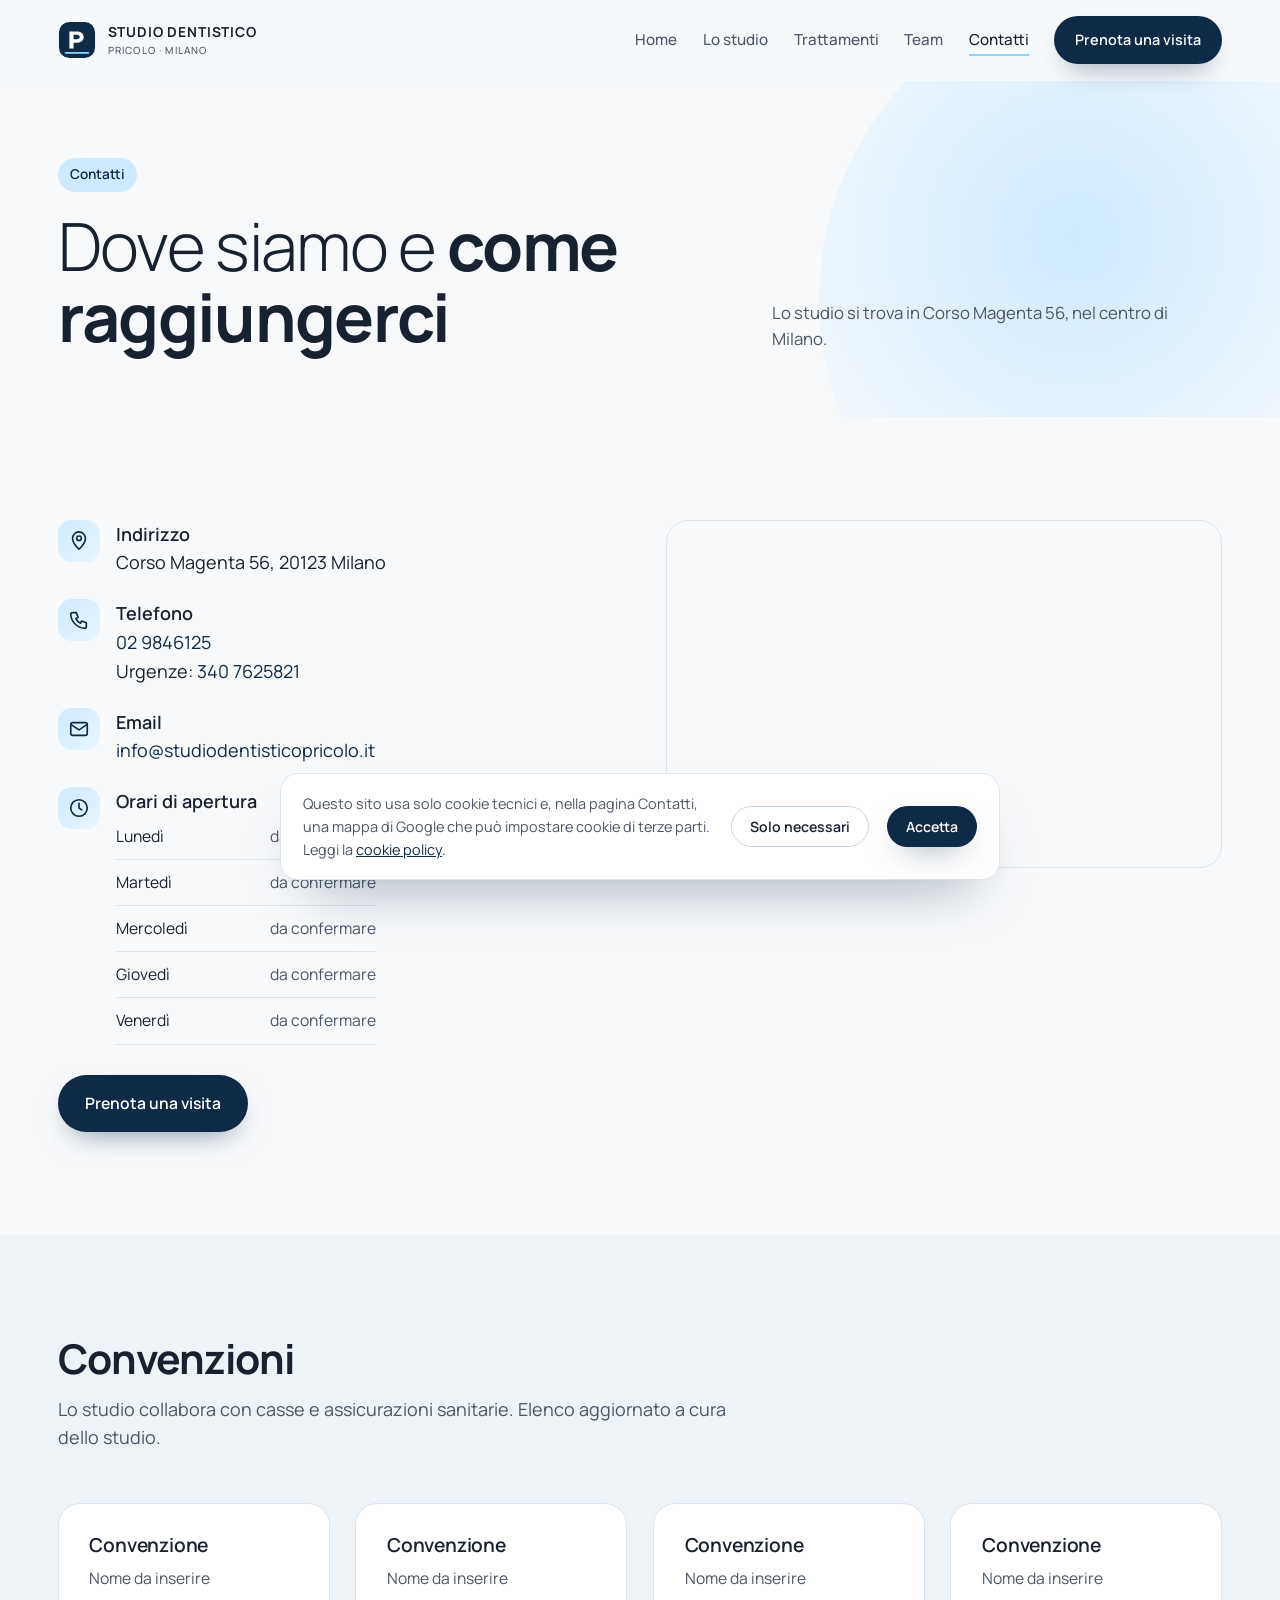
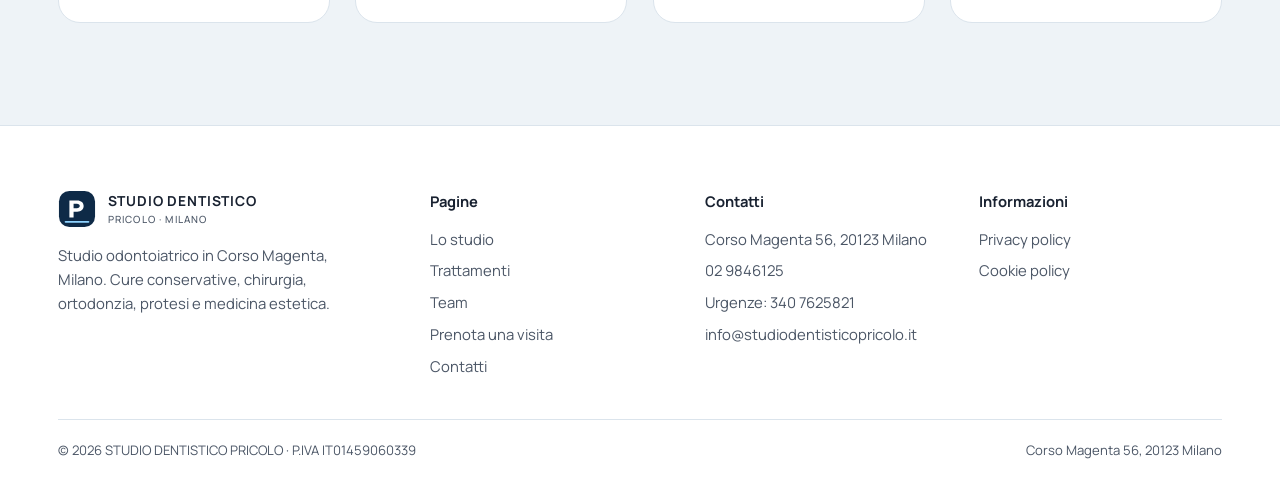
==== contatti.html @ 3f1c5a0d "Add files via upload" ====
<!DOCTYPE html>
<html lang="it">
<head>
<meta charset="UTF-8">
<meta name="viewport" content="width=device-width, initial-scale=1">
<title>Contatti · Studio Dentistico Pricolo Milano</title>
<meta name="description" content="Contatti e orari dello Studio Dentistico Pricolo, Corso Magenta 56 Milano. Tel 02 9846125.">
<link rel="icon" type="image/svg+xml" href="images/favicon.svg">
<link rel="icon" type="image/png" sizes="32x32" href="images/favicon-32.png">
<link rel="apple-touch-icon" href="images/apple-touch-icon.png">
<link rel="preconnect" href="https://fonts.googleapis.com"><link rel="preconnect" href="https://fonts.gstatic.com" crossorigin>
<link href="https://fonts.googleapis.com/css2?family=Manrope:wght@300;400;500;600;700&display=swap" rel="stylesheet">
<!-- STYLE:START -->
<style>
/* Studio Dentistico Pricolo: stile condiviso */
:root{
  --bg:#f7f9fb;--bg2:#eef3f7;--ink:#182130;--ink2:#4b5666;--line:#dbe4ec;
  --blue:#0e2a47;--sky:#8fd3ff;--sky2:#cfeaff;--white:#fff;
  --font:'Manrope',system-ui,-apple-system,'Segoe UI',Roboto,sans-serif;
  --r:22px;--rs:14px;
  --gutter:clamp(20px,4.5vw,72px);--wrap:1440px;
  --fs-h1:clamp(2.35rem,5.2vw,4.5rem);--fs-h2:clamp(1.8rem,3.2vw,2.9rem);--fs-h3:clamp(1.15rem,1.5vw,1.35rem);
  --fs:clamp(1rem,.95rem + .25vw,1.125rem);
  --sp:clamp(56px,8vw,128px);
}
*{box-sizing:border-box;margin:0;padding:0}
html{scroll-behavior:smooth;-webkit-text-size-adjust:100%}
body{font-family:var(--font);font-size:var(--fs);line-height:1.6;color:var(--ink);background:var(--bg);overflow-x:hidden}
img{max-width:100%;display:block}
a{color:inherit;text-decoration:none}
h1,h2,h3{line-height:1.08;letter-spacing:-.025em;font-weight:300}
h1{font-size:var(--fs-h1)}h2{font-size:var(--fs-h2)}h3{font-size:var(--fs-h3);font-weight:600;letter-spacing:-.01em}
h1 b,h2 b{font-weight:700}
p{max-width:62ch}
.wrap{width:min(100% - 2*var(--gutter),var(--wrap));margin-inline:auto}
.section{padding-block:var(--sp)}
.section.alt{background:var(--bg2)}
.lead{font-size:clamp(1.05rem,1.15vw,1.25rem);color:var(--ink2);margin-top:18px}
.muted{color:var(--ink2)}
.btn{display:inline-flex;align-items:center;gap:10px;padding:15px 26px;border-radius:999px;font-weight:600;font-size:.98rem;border:1.5px solid transparent;transition:transform .25s ease,background .25s ease,box-shadow .25s ease;cursor:pointer;font-family:inherit}
.btn:hover{transform:translateY(-2px)}
.btn.primary{background:var(--blue);color:#fff;box-shadow:0 12px 30px -14px rgba(14,42,71,.6)}
.btn.primary:hover{background:#153a5f}
.btn.ghost{border-color:#c6d4e0;color:var(--ink);background:transparent}
.btn.ghost:hover{background:#fff}
.btn.light{background:#fff;color:var(--blue)}
:focus-visible{outline:2px solid var(--sky);outline-offset:3px;border-radius:6px}
::selection{background:var(--sky2)}

/* Header */
.header{position:sticky;top:0;z-index:50;backdrop-filter:blur(14px);-webkit-backdrop-filter:blur(14px);background:rgba(247,249,251,.78);border-bottom:1px solid transparent;transition:border-color .3s}
.header.scrolled{border-bottom-color:var(--line)}
.header .wrap{display:flex;align-items:center;justify-content:space-between;min-height:80px;gap:24px}
.logo{display:flex;align-items:center;gap:12px;font-weight:700;letter-spacing:.06em;font-size:.86rem;text-transform:uppercase;white-space:nowrap}
.logo svg{width:38px;height:38px;flex:none}
.logo small{display:block;font-weight:500;letter-spacing:.12em;font-size:.62rem;color:var(--ink2)}
.nav{display:flex;align-items:center;gap:clamp(16px,2vw,34px);list-style:none;font-size:.95rem;font-weight:500}
.nav a{position:relative;padding:6px 0;color:var(--ink2);transition:color .2s}
.nav a::after{content:"";position:absolute;left:0;right:0;bottom:0;height:2px;background:var(--sky);transform:scaleX(0);transform-origin:left;transition:transform .3s}
.nav a:hover,.nav a.active{color:var(--ink)}
.nav a.active::after,.nav a:hover::after{transform:scaleX(1)}
.nav .btn{padding:11px 20px;font-size:.9rem}
.burger{display:none;width:44px;height:44px;border:0;background:transparent;cursor:pointer;flex-direction:column;justify-content:center;gap:6px;align-items:center}
.burger span{width:24px;height:2px;background:var(--ink);transition:.3s;display:block}
@media(max-width:960px){
  .burger{display:flex}
  .nav{position:fixed;inset:80px 0 0 0;background:var(--bg);flex-direction:column;align-items:flex-start;padding:28px var(--gutter);gap:22px;font-size:1.25rem;transform:translateX(100%);transition:transform .35s ease;overflow:auto}
  .nav.open{transform:none}
  .nav .btn{margin-top:10px;font-size:1rem}
  body.menu-open{overflow:hidden}
  .burger.open span:nth-child(1){transform:translateY(8px) rotate(45deg)}
  .burger.open span:nth-child(2){opacity:0}
  .burger.open span:nth-child(3){transform:translateY(-8px) rotate(-45deg)}
}

/* Hero */
.hero{position:relative;overflow:hidden;padding-block:clamp(48px,7vw,110px) clamp(56px,7vw,110px)}
.hero .wrap{display:grid;grid-template-columns:minmax(0,1.05fr) minmax(0,.95fr);gap:clamp(32px,5vw,80px);align-items:center;position:relative;z-index:1}
.hero .sub{margin-top:22px;font-size:clamp(1.05rem,1.2vw,1.25rem);color:var(--ink2);max-width:46ch}
.hero .btns{margin-top:32px;display:flex;gap:12px;flex-wrap:wrap}
.hero .pic{position:relative;aspect-ratio:1/1;max-height:600px}
.hero .pic img{position:absolute;object-fit:cover;border-radius:var(--r)}
.hero .p1{width:62%;height:100%;right:0;top:0}
.hero .p2{width:44%;height:58%;left:0;bottom:-4%;box-shadow:0 30px 50px -25px rgba(14,42,71,.45);border:6px solid var(--bg)}
.glow{position:absolute;width:min(60vw,640px);aspect-ratio:1;border-radius:50%;pointer-events:none;background:radial-gradient(circle at 40% 40%,var(--sky2) 0%,rgba(207,234,255,0) 65%);animation:drift 11s ease-in-out infinite alternate;z-index:0}
.glow.a{right:-14%;top:-30%}.glow.b{left:-20%;bottom:-40%;animation-delay:-5s;opacity:.7}
@keyframes drift{to{transform:translate(-6%,8%) scale(1.1)}}
.beam{position:absolute;height:2px;width:55%;left:40%;top:38px;background:linear-gradient(90deg,transparent,var(--sky) 40%,#fff 60%,transparent);z-index:0}
.beam.v{width:2px;height:60%;top:20%;left:auto;right:var(--gutter);background:linear-gradient(180deg,transparent,var(--sky),transparent)}
.strip{border-top:1px solid var(--line);display:grid;grid-template-columns:repeat(auto-fit,minmax(200px,1fr));gap:0}
.strip>div{padding:22px 24px 22px 0;margin-right:24px;border-right:1px solid var(--line);font-size:.92rem;color:var(--ink2)}
.strip>div:last-child{border:0}
.strip em{display:block;font-style:normal;color:var(--ink);font-weight:600;font-size:1.02rem}
@media(max-width:820px){.beam{display:none}.hero .wrap{grid-template-columns:1fr}.hero .pic{aspect-ratio:4/3;max-height:420px}.strip>div{border:0;margin:0;padding:12px 0}}
@media(prefers-reduced-motion:reduce){.glow{animation:none}.reveal{opacity:1;transform:none}}

/* Page hero (pagine interne) */
.page-hero{position:relative;overflow:hidden;padding-block:clamp(48px,6vw,96px) clamp(40px,5vw,72px)}
.page-hero .wrap{position:relative;z-index:1;display:grid;grid-template-columns:minmax(0,1.2fr) minmax(0,.8fr);gap:40px;align-items:end}
.page-hero .kicker{display:inline-block;font-size:.85rem;font-weight:600;color:var(--blue);background:var(--sky2);padding:6px 12px;border-radius:999px;margin-bottom:18px}
@media(max-width:820px){.page-hero .wrap{grid-template-columns:1fr}}

/* Griglie e card */
.grid{display:grid;gap:clamp(16px,2vw,28px)}
.g2{grid-template-columns:repeat(auto-fit,minmax(min(100%,320px),1fr))}
.g3{grid-template-columns:repeat(auto-fit,minmax(min(100%,280px),1fr))}
.g4{grid-template-columns:repeat(auto-fit,minmax(min(100%,230px),1fr))}
.card{background:#fff;border:1px solid var(--line);border-radius:var(--r);padding:clamp(22px,2.4vw,34px);transition:transform .3s,box-shadow .3s,border-color .3s}
.card:hover{transform:translateY(-4px);box-shadow:0 30px 50px -30px rgba(14,42,71,.35);border-color:#c8d9e8}
.card h3{margin-bottom:10px}
.card p{font-size:.98rem;color:var(--ink2)}
.icon{width:46px;height:46px;border-radius:14px;background:linear-gradient(135deg,var(--sky2),#e8f5ff);display:grid;place-items:center;margin-bottom:18px;color:var(--blue)}
.icon svg{width:22px;height:22px}
.split{display:grid;grid-template-columns:repeat(auto-fit,minmax(min(100%,380px),1fr));gap:clamp(28px,4vw,72px);align-items:center}
.split img{border-radius:var(--r);width:100%;height:100%;object-fit:cover;aspect-ratio:4/5;max-height:640px}
.split .stack{display:grid;grid-template-columns:1fr 1fr;gap:16px}
.split .stack img{aspect-ratio:3/4}
.split .stack img:nth-child(2){margin-top:40px}
.head{margin-bottom:clamp(28px,4vw,52px);max-width:760px}
.head p{margin-top:14px;color:var(--ink2)}
.list{list-style:none;display:grid;gap:12px;margin-top:22px}
.list li{display:flex;gap:12px;align-items:flex-start;color:var(--ink2)}
.list li::before{content:"";width:8px;height:8px;border-radius:50%;background:var(--sky);flex:none;margin-top:.55em}

/* Trattamenti */
.tlist{display:grid;grid-template-columns:repeat(auto-fit,minmax(min(100%,300px),1fr));gap:16px}
.treat{background:#fff;border:1px solid var(--line);border-radius:var(--rs);padding:22px 24px;display:flex;gap:16px;align-items:flex-start;transition:border-color .3s,transform .3s}
.treat:hover{border-color:var(--sky);transform:translateY(-3px)}
.treat .n{font-weight:700;color:var(--blue);font-size:.85rem;background:var(--sky2);border-radius:8px;padding:4px 8px;flex:none;line-height:1.3}
.treat p{font-size:.92rem;color:var(--ink2);margin-top:4px}

/* Team */
.member{text-align:left}
.member .ph{aspect-ratio:4/5;border-radius:var(--r);overflow:hidden;background:linear-gradient(160deg,#e6eef5,#f7f9fb);margin-bottom:16px}
.member .ph img,.member .ph svg{width:100%;height:100%;object-fit:cover}
.member h3{font-size:1.15rem}
.member p{color:var(--ink2);font-size:.95rem}

/* Form */
.form{display:grid;grid-template-columns:1fr 1fr;gap:18px;background:#fff;border:1px solid var(--line);border-radius:var(--r);padding:clamp(22px,3vw,40px)}
.form .full{grid-column:1/-1}
.form label{display:block;font-size:.88rem;font-weight:600;margin-bottom:8px}
.form input,.form select,.form textarea{width:100%;font:inherit;padding:14px 16px;border:1.5px solid var(--line);border-radius:12px;background:#fbfcfd;color:var(--ink);transition:border-color .2s,box-shadow .2s}
.form input:focus,.form select:focus,.form textarea:focus{border-color:var(--sky);box-shadow:0 0 0 4px rgba(143,211,255,.25);outline:0}
.form textarea{min-height:140px;resize:vertical}
.form .hint{font-size:.85rem;color:var(--ink2);margin-top:8px}
.form .check{display:flex;gap:10px;align-items:flex-start;font-size:.88rem;color:var(--ink2)}
.form .check input{width:auto;margin-top:4px}
.form .msg{grid-column:1/-1;font-size:.92rem;padding:12px 16px;border-radius:12px;display:none}
.form .msg.ok{display:block;background:#e8f7ee;color:#1f6b3a}
.form .msg.err{display:block;background:#fdecec;color:#9b2222}
.hp{position:absolute;left:-9999px;opacity:0;height:0;width:0}
@media(max-width:640px){.form{grid-template-columns:1fr}}

/* Contatti */
.info{display:grid;gap:22px}
.info .row{display:flex;gap:16px;align-items:flex-start}
.info .row .icon{margin:0;width:42px;height:42px;flex:none}
.info strong{display:block;font-weight:600}
.info a{color:var(--blue)}
.map{border-radius:var(--r);overflow:hidden;border:1px solid var(--line);aspect-ratio:16/10;min-height:320px}
.map iframe{width:100%;height:100%;border:0}
.hours{list-style:none;display:grid;gap:10px}
.hours li{display:flex;justify-content:space-between;border-bottom:1px solid var(--line);padding-bottom:10px;font-size:.98rem}
.hours span:last-child{color:var(--ink2)}

/* CTA */
.cta{position:relative;overflow:hidden;background:var(--blue);color:#fff;border-radius:calc(var(--r) + 8px);padding:clamp(40px,5vw,72px);display:grid;grid-template-columns:1fr auto;gap:32px;align-items:center}
.cta h2{font-weight:300}.cta h2 b{font-weight:700}
.cta p{color:#c8daea;margin-top:12px}
.cta .glow{opacity:.35}
.cta>*{position:relative;z-index:1}
@media(max-width:720px){.cta{grid-template-columns:1fr}}

/* Footer */
.footer{border-top:1px solid var(--line);padding-block:clamp(40px,5vw,72px) 32px;background:#fff}
.footer .cols{display:grid;grid-template-columns:1.4fr 1fr 1fr 1fr;gap:32px}
.footer h4{font-size:.92rem;font-weight:700;margin-bottom:14px}
.footer ul{list-style:none;display:grid;gap:8px;font-size:.93rem;color:var(--ink2)}
.footer a:hover{color:var(--ink)}
.footer .legal{margin-top:40px;padding-top:20px;border-top:1px solid var(--line);display:flex;justify-content:space-between;gap:16px;flex-wrap:wrap;font-size:.82rem;color:var(--ink2)}
@media(max-width:900px){.footer .cols{grid-template-columns:1fr 1fr}}
@media(max-width:520px){.footer .cols{grid-template-columns:1fr}}

/* Cookie banner */
.cookie{position:fixed;left:50%;bottom:20px;transform:translate(-50%,140%);width:min(92vw,720px);background:#fff;border:1px solid var(--line);border-radius:18px;padding:18px 22px;box-shadow:0 30px 60px -30px rgba(14,42,71,.45);z-index:90;display:flex;gap:18px;align-items:center;flex-wrap:wrap;transition:transform .5s cubic-bezier(.2,.8,.2,1);font-size:.9rem;color:var(--ink2)}
.cookie.show{transform:translate(-50%,0)}
.cookie p{flex:1 1 300px;max-width:none}
.cookie a{color:var(--blue);text-decoration:underline}
.cookie .btn{padding:10px 18px;font-size:.88rem}

/* Legali */
.legal-body{max-width:780px}
.legal-body h2{font-size:1.5rem;font-weight:600;margin:38px 0 12px;letter-spacing:-.01em}
.legal-body p,.legal-body li{color:var(--ink2);margin-bottom:12px}
.legal-body ul{padding-left:20px}

/* Reveal */
.reveal{opacity:0;transform:translateY(22px);transition:opacity .7s ease,transform .7s ease}
.reveal.in{opacity:1;transform:none}
.reveal.d1{transition-delay:.1s}.reveal.d2{transition-delay:.2s}.reveal.d3{transition-delay:.3s}
.note{font-size:.85rem;color:#8a5a00;background:#fff6e0;border:1px dashed #f0d28a;border-radius:10px;padding:8px 12px;display:inline-block}

</style>
<!-- STYLE:END -->
</head>
<body>
<header class="header"><div class="wrap">
<a class="logo" href="index.html" aria-label="Studio Dentistico Pricolo"><svg viewBox="0 0 40 40" fill="none" xmlns="http://www.w3.org/2000/svg" aria-hidden="true"><rect x="1" y="1" width="38" height="38" rx="11" fill="#0e2a47"/><path d="M12 29V11h8.2c4.2 0 6.8 2.4 6.8 5.9s-2.6 5.9-6.8 5.9H16.4V29H12zm4.4-9.8h3.5c1.9 0 3-1 3-2.3s-1.1-2.3-3-2.3h-3.5v4.6z" fill="#fff"/><path d="M8 33.5h24" stroke="#8fd3ff" stroke-width="2" stroke-linecap="round"/></svg><span>Studio Dentistico<small>Pricolo · Milano</small></span></a>
<button class="burger" aria-label="Apri menu" aria-expanded="false"><span></span><span></span><span></span></button>
<ul class="nav"><li><a href="index.html">Home</a></li><li><a href="studio.html">Lo studio</a></li><li><a href="trattamenti.html">Trattamenti</a></li><li><a href="team.html">Team</a></li><li><a href="contatti.html">Contatti</a></li><li><a class="btn primary" href="prenota.html">Prenota una visita</a></li></ul>
</div></header>
<main>

<section class="page-hero"><div class="glow a"></div><div class="wrap">
<div><span class="kicker">Contatti</span><h1>Dove siamo e <b>come raggiungerci</b></h1></div>
<p class="lead">Lo studio si trova in Corso Magenta 56, nel centro di Milano.</p>
</div></section>
<section class="section"><div class="wrap"><div class="split" style="align-items:start">
<div class="info reveal">
<div class="row"><div class="icon"><svg viewBox="0 0 24 24" fill="none" stroke="currentColor" stroke-width="1.8" stroke-linecap="round" stroke-linejoin="round"><path d="M12 21s7-6.5 7-12a7 7 0 0 0-14 0c0 5.5 7 12 7 12z"/><circle cx="12" cy="9" r="2.5"/></svg></div><div><strong>Indirizzo</strong>Corso Magenta 56, 20123 Milano</div></div>
<div class="row"><div class="icon"><svg viewBox="0 0 24 24" fill="none" stroke="currentColor" stroke-width="1.8" stroke-linecap="round" stroke-linejoin="round"><path d="M5 4h4l2 5-2.5 1.5a11 11 0 0 0 5 5L15 13l5 2v4a2 2 0 0 1-2 2A16 16 0 0 1 3 6a2 2 0 0 1 2-2z"/></svg></div><div><strong>Telefono</strong><a href="tel:+3929846125">02 9846125</a><br>Urgenze: <a href="tel:+393407625821">340 7625821</a></div></div>
<div class="row"><div class="icon"><svg viewBox="0 0 24 24" fill="none" stroke="currentColor" stroke-width="1.8" stroke-linecap="round" stroke-linejoin="round"><rect x="3" y="5" width="18" height="14" rx="2"/><path d="M3 7l9 6 9-6"/></svg></div><div><strong>Email</strong><a data-email href="#"></a></div></div>
<div class="row"><div class="icon"><svg viewBox="0 0 24 24" fill="none" stroke="currentColor" stroke-width="1.8" stroke-linecap="round" stroke-linejoin="round"><circle cx="12" cy="12" r="9"/><path d="M12 7v5l3 2"/></svg></div><div><strong>Orari di apertura</strong>
<ul class="hours" style="margin-top:8px;min-width:260px"><li><span>Lunedì</span><span>da confermare</span></li><li><span>Martedì</span><span>da confermare</span></li><li><span>Mercoledì</span><span>da confermare</span></li><li><span>Giovedì</span><span>da confermare</span></li><li><span>Venerdì</span><span>da confermare</span></li></ul></div></div>
<a class="btn primary" href="prenota.html" style="margin-top:8px;justify-self:start">Prenota una visita</a>
</div>
<div class="map reveal d1"><iframe title="Mappa dello studio" loading="lazy" referrerpolicy="no-referrer-when-downgrade" src="https://www.google.com/maps/embed?pb=!1m18!1m12!1m3!1d2798.1944471800325!2d9.17107021555751!3d45.46588677910097!2m3!1f0!2f0!3f0!3m2!1i1024!2i768!4f13.1!3m3!1m2!1s0x4786c15085e9ca27%3A0x762a9b3f9b4464d4!2sCorso%20Magenta%2C%2056%2C%2020123%20Milano%20MI!5e0!3m2!1sit!2sit!4v1617812597733!5m2!1sit!2sit"></iframe></div>
</div></div></section>
<section class="section alt"><div class="wrap">
<div class="head reveal"><h2><b>Convenzioni</b></h2><p>Lo studio collabora con casse e assicurazioni sanitarie. Elenco aggiornato a cura dello studio.</p></div>
<div class="grid g4"><div class="card reveal"><h3>Convenzione</h3><p>Nome da inserire</p></div><div class="card reveal d1"><h3>Convenzione</h3><p>Nome da inserire</p></div><div class="card reveal d2"><h3>Convenzione</h3><p>Nome da inserire</p></div><div class="card reveal d3"><h3>Convenzione</h3><p>Nome da inserire</p></div></div>
</div></section>
</main>
<footer class="footer"><div class="wrap">
<div class="cols">
<div><a class="logo" href="index.html"><svg viewBox="0 0 40 40" fill="none" xmlns="http://www.w3.org/2000/svg" aria-hidden="true"><rect x="1" y="1" width="38" height="38" rx="11" fill="#0e2a47"/><path d="M12 29V11h8.2c4.2 0 6.8 2.4 6.8 5.9s-2.6 5.9-6.8 5.9H16.4V29H12zm4.4-9.8h3.5c1.9 0 3-1 3-2.3s-1.1-2.3-3-2.3h-3.5v4.6z" fill="#fff"/><path d="M8 33.5h24" stroke="#8fd3ff" stroke-width="2" stroke-linecap="round"/></svg><span>Studio Dentistico<small>Pricolo · Milano</small></span></a>
<p class="muted" style="margin-top:16px;font-size:.93rem;max-width:34ch">Studio odontoiatrico in Corso Magenta, Milano. Cure conservative, chirurgia, ortodonzia, protesi e medicina estetica.</p></div>
<div><h4>Pagine</h4><ul><li><a href="studio.html">Lo studio</a></li><li><a href="trattamenti.html">Trattamenti</a></li><li><a href="team.html">Team</a></li><li><a href="prenota.html">Prenota una visita</a></li><li><a href="contatti.html">Contatti</a></li></ul></div>
<div><h4>Contatti</h4><ul><li>Corso Magenta 56, 20123 Milano</li><li><a href="tel:+3929846125">02 9846125</a></li><li>Urgenze: <a href="tel:+393407625821">340 7625821</a></li><li><a data-email href="#"></a></li></ul></div>
<div><h4>Informazioni</h4><ul><li><a href="privacy.html">Privacy policy</a></li><li><a href="cookie-policy.html">Cookie policy</a></li></ul></div>
</div>
<div class="legal"><span>© <span data-year></span> STUDIO DENTISTICO PRICOLO · P.IVA IT01459060339</span><span>Corso Magenta 56, 20123 Milano</span></div>
</div></footer>
<div class="cookie" role="dialog" aria-live="polite"><p>Questo sito usa solo cookie tecnici e, nella pagina Contatti, una mappa di Google che può impostare cookie di terze parti. Leggi la <a href="cookie-policy.html">cookie policy</a>.</p><button class="btn ghost" data-consent="essential">Solo necessari</button><button class="btn primary" data-consent="all">Accetta</button></div>
<!-- SCRIPT:START -->
<script>
/* Studio Dentistico Pricolo: script condiviso */
(function(){
  // Header e menu mobile
  var header=document.querySelector('.header');
  var burger=document.querySelector('.burger');
  var nav=document.querySelector('.nav');
  function onScroll(){ if(header) header.classList.toggle('scrolled',window.scrollY>10); }
  window.addEventListener('scroll',onScroll,{passive:true}); onScroll();
  if(burger&&nav){
    burger.addEventListener('click',function(){
      var open=nav.classList.toggle('open');
      burger.classList.toggle('open',open);
      document.body.classList.toggle('menu-open',open);
      burger.setAttribute('aria-expanded',open?'true':'false');
    });
  }
  // Voce di menu attiva
  var here=location.pathname.split('/').pop()||'index.html';
  document.querySelectorAll('.nav a').forEach(function(a){
    var href=a.getAttribute('href');
    if(href===here||(here==='index.html'&&href==='index.html')) a.classList.add('active');
  });

  // Reveal allo scroll
  var els=document.querySelectorAll('.reveal');
  if('IntersectionObserver' in window){
    var io=new IntersectionObserver(function(entries){
      entries.forEach(function(e){ if(e.isIntersecting){ e.target.classList.add('in'); io.unobserve(e.target);} });
    },{threshold:.12});
    els.forEach(function(el){ io.observe(el); });
  } else { els.forEach(function(el){ el.classList.add('in'); }); }

  // Email composta lato client (anti spam)
  var user='info', domain='studiodentisticopricolo.it';
  var email=user+'@'+domain;
  document.querySelectorAll('[data-email]').forEach(function(el){
    el.textContent=email;
    if(el.tagName==='A') el.setAttribute('href','mailto:'+email);
  });

  // Modulo FormSubmit
  var form=document.querySelector('form[data-formsubmit]');
  if(form){
    form.setAttribute('action','https://formsubmit.co/'+email);
    var msg=form.querySelector('.msg');
    form.addEventListener('submit',function(ev){
      var hp=form.querySelector('input[name="_honey"]');
      if(hp&&hp.value){ ev.preventDefault(); return; }
      var priv=form.querySelector('input[name="privacy"]');
      if(priv&&!priv.checked){
        ev.preventDefault();
        if(msg){ msg.className='msg err'; msg.textContent='Per inviare la richiesta serve il consenso al trattamento dei dati.'; }
        return;
      }
      var next=form.querySelector('input[name="_next"]');
      if(next){
        var base=location.href.replace(/[^\/]*$/,'');
        next.value=base+'grazie.html';
      }
    });
  }

  // Cookie banner
  var KEY='sdp_cookie_consent';
  var banner=document.querySelector('.cookie');
  if(banner){
    var seen=null;
    try{ seen=localStorage.getItem(KEY); }catch(e){}
    if(!seen){ setTimeout(function(){ banner.classList.add('show'); },800); }
    banner.querySelectorAll('[data-consent]').forEach(function(b){
      b.addEventListener('click',function(){
        try{ localStorage.setItem(KEY,b.getAttribute('data-consent')); }catch(e){}
        banner.classList.remove('show');
      });
    });
  }

  // Anno nel footer
  document.querySelectorAll('[data-year]').forEach(function(el){ el.textContent=new Date().getFullYear(); });
})();

</script>
<!-- SCRIPT:END -->
</body>
</html>
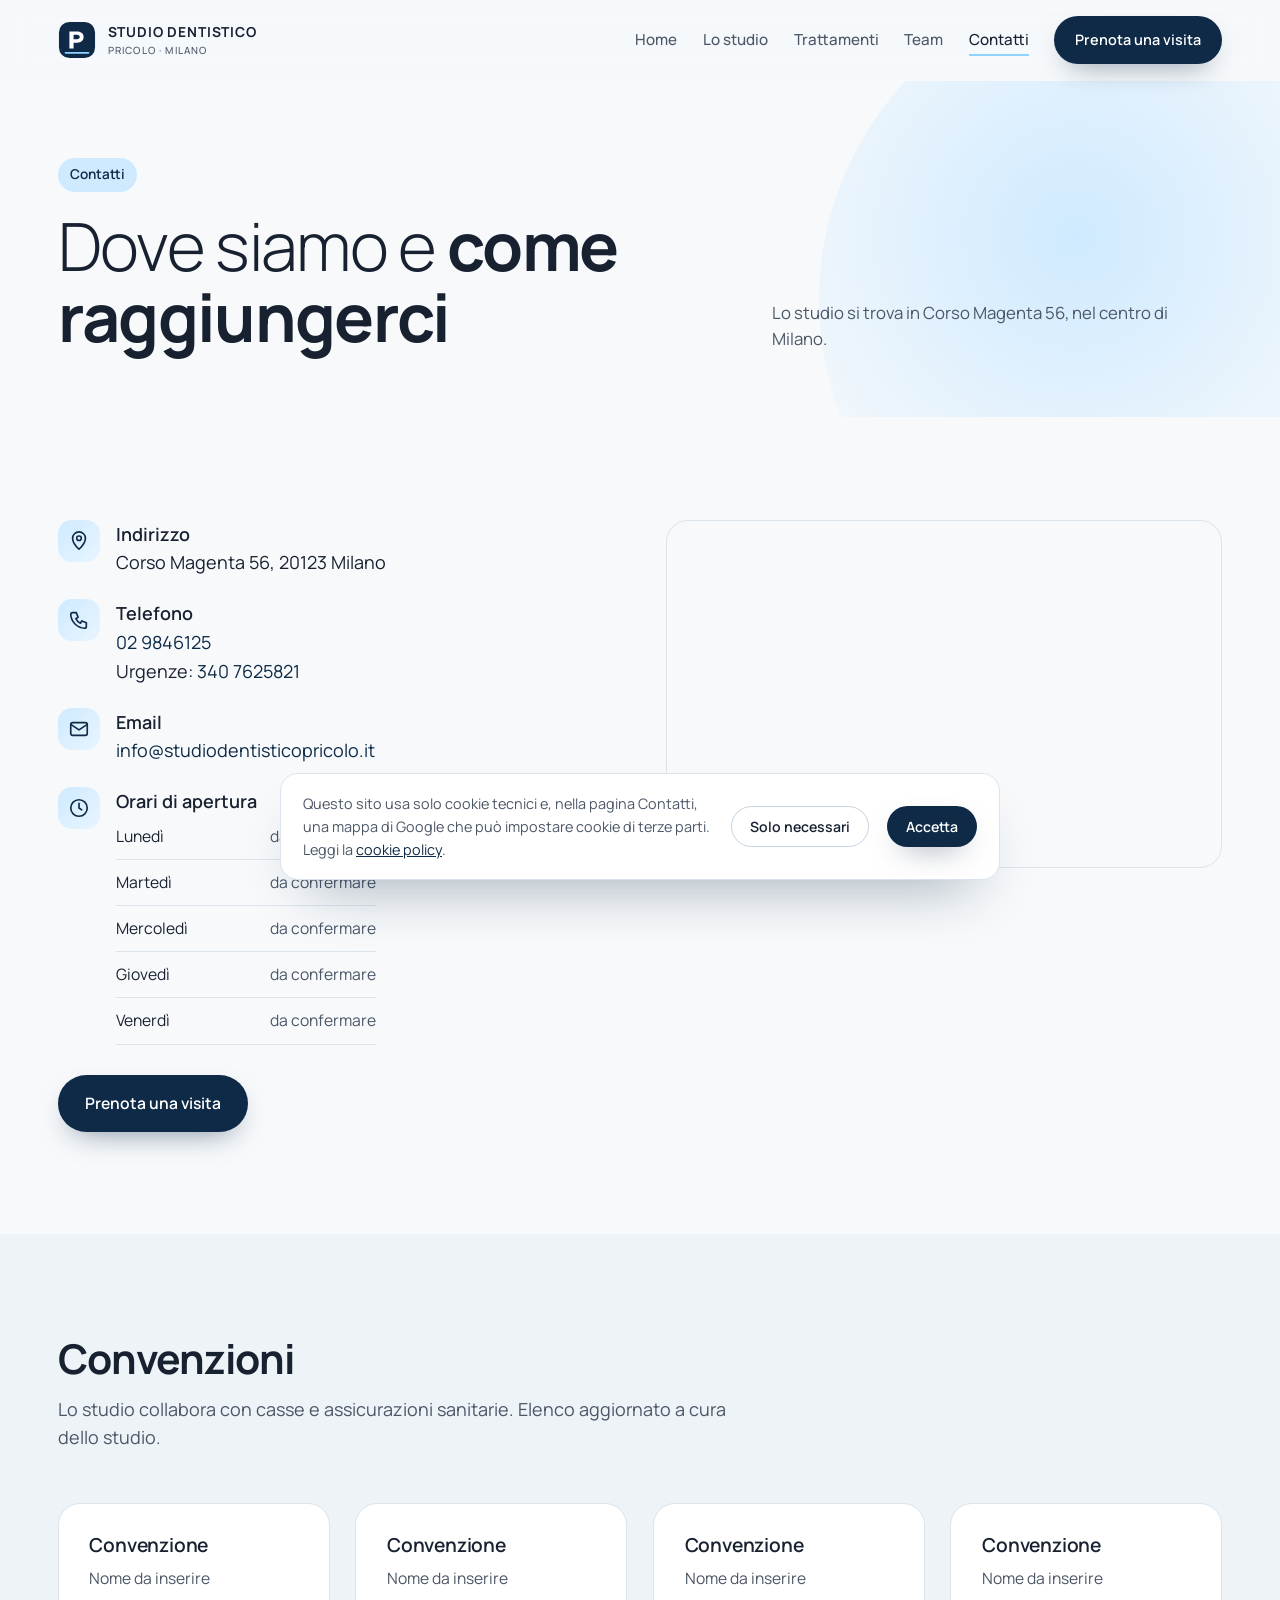
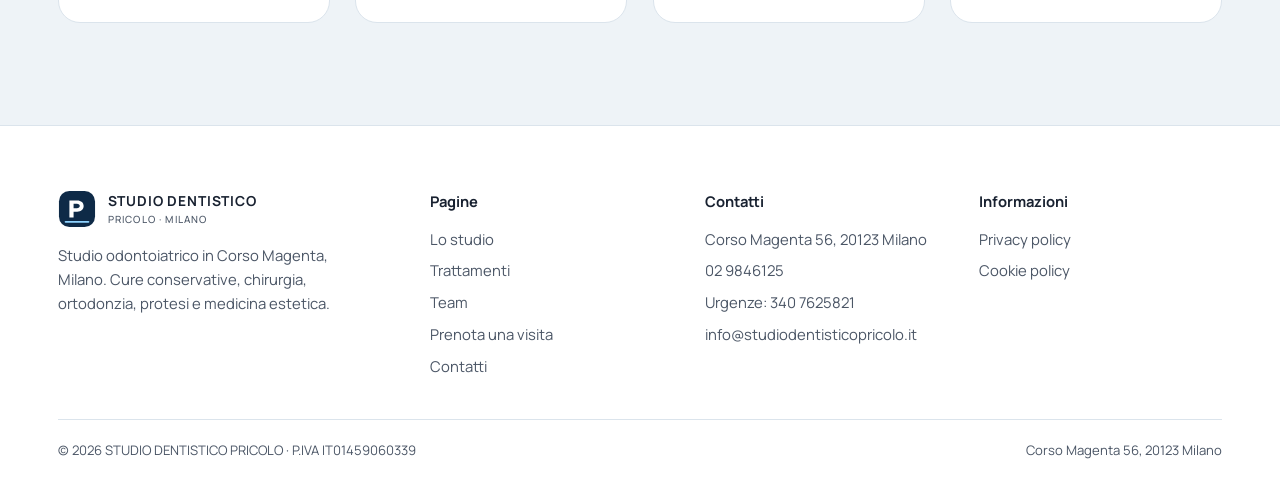
==== commit 259770aa: "Add files via upload" ====
--- a/contatti.html
+++ b/contatti.html
@@ -48,7 +48,8 @@
 ::selection{background:var(--sky2)}
 
 /* Header */
-.header{position:sticky;top:0;z-index:50;backdrop-filter:blur(14px);-webkit-backdrop-filter:blur(14px);background:rgba(247,249,251,.78);border-bottom:1px solid transparent;transition:border-color .3s}
+.header{position:sticky;top:0;z-index:50;border-bottom:1px solid transparent;transition:border-color .3s}
+.header::before{content:"";position:absolute;inset:0;z-index:-1;background:rgba(247,249,251,.78);backdrop-filter:blur(14px);-webkit-backdrop-filter:blur(14px)}
 .header.scrolled{border-bottom-color:var(--line)}
 .header .wrap{display:flex;align-items:center;justify-content:space-between;min-height:80px;gap:24px}
 .logo{display:flex;align-items:center;gap:12px;font-weight:700;letter-spacing:.06em;font-size:.86rem;text-transform:uppercase;white-space:nowrap}
@@ -64,10 +65,11 @@
 .burger span{width:24px;height:2px;background:var(--ink);transition:.3s;display:block}
 @media(max-width:960px){
   .burger{display:flex}
-  .nav{position:fixed;inset:80px 0 0 0;background:var(--bg);flex-direction:column;align-items:flex-start;padding:28px var(--gutter);gap:22px;font-size:1.25rem;transform:translateX(100%);transition:transform .35s ease;overflow:auto}
+  .nav{position:fixed;top:80px;left:0;right:0;bottom:0;height:calc(100vh - 80px);height:calc(100dvh - 80px);z-index:60;background:var(--bg);flex-direction:column;align-items:flex-start;padding:28px var(--gutter);gap:22px;font-size:1.25rem;transform:translateX(100%);transition:transform .35s ease;overflow:auto}
   .nav.open{transform:none}
   .nav .btn{margin-top:10px;font-size:1rem}
   body.menu-open{overflow:hidden}
+  body.menu-open .header::before{background:var(--bg)}
   .burger.open span:nth-child(1){transform:translateY(8px) rotate(45deg)}
   .burger.open span:nth-child(2){opacity:0}
   .burger.open span:nth-child(3){transform:translateY(-8px) rotate(-45deg)}
@@ -78,7 +80,7 @@
 .hero .wrap{display:grid;grid-template-columns:minmax(0,1.05fr) minmax(0,.95fr);gap:clamp(32px,5vw,80px);align-items:center;position:relative;z-index:1}
 .hero .sub{margin-top:22px;font-size:clamp(1.05rem,1.2vw,1.25rem);color:var(--ink2);max-width:46ch}
 .hero .btns{margin-top:32px;display:flex;gap:12px;flex-wrap:wrap}
-.hero .pic{position:relative;aspect-ratio:1/1;max-height:600px}
+.hero .pic{position:relative;height:min(600px,40vw)}
 .hero .pic img{position:absolute;object-fit:cover;border-radius:var(--r)}
 .hero .p1{width:62%;height:100%;right:0;top:0}
 .hero .p2{width:44%;height:58%;left:0;bottom:-4%;box-shadow:0 30px 50px -25px rgba(14,42,71,.45);border:6px solid var(--bg)}
@@ -91,7 +93,7 @@
 .strip>div{padding:22px 24px 22px 0;margin-right:24px;border-right:1px solid var(--line);font-size:.92rem;color:var(--ink2)}
 .strip>div:last-child{border:0}
 .strip em{display:block;font-style:normal;color:var(--ink);font-weight:600;font-size:1.02rem}
-@media(max-width:820px){.beam{display:none}.hero .wrap{grid-template-columns:1fr}.hero .pic{aspect-ratio:4/3;max-height:420px}.strip>div{border:0;margin:0;padding:12px 0}}
+@media(max-width:820px){.beam{display:none}.hero .wrap{grid-template-columns:1fr}.hero .pic{height:auto;margin-bottom:8px}.hero .pic img{position:relative;display:block}.hero .p1{width:64%;height:clamp(260px,78vw,460px);margin-left:auto;right:auto;top:auto}.hero .p1{width:68%}.hero .p2{width:46%;height:clamp(190px,56vw,330px);bottom:auto;left:auto;margin-top:clamp(-260px,-42vw,-150px)}.strip>div{border:0;margin:0;padding:12px 0}}
 @media(prefers-reduced-motion:reduce){.glow{animation:none}.reveal{opacity:1;transform:none}}
 
 /* Page hero (pagine interne) */
@@ -200,6 +202,38 @@
 .reveal.in{opacity:1;transform:none}
 .reveal.d1{transition-delay:.1s}.reveal.d2{transition-delay:.2s}.reveal.d3{transition-delay:.3s}
 .note{font-size:.85rem;color:#8a5a00;background:#fff6e0;border:1px dashed #f0d28a;border-radius:10px;padding:8px 12px;display:inline-block}
+
+/* Team: card espandibili */
+.grid.team{align-items:start;grid-template-columns:repeat(3,minmax(0,1fr))}
+@media(max-width:900px){.grid.team{grid-template-columns:repeat(2,minmax(0,1fr))}}
+@media(max-width:560px){.grid.team{grid-template-columns:1fr}}
+.person{background:transparent;border:1px solid transparent;border-radius:calc(var(--r) + 6px);padding:10px;transition:background .35s,box-shadow .35s,transform .35s,border-color .35s}
+.person-btn{all:unset;display:block;width:100%;cursor:pointer;border-radius:var(--r)}
+.person-btn:focus-visible{outline:2px solid var(--sky);outline-offset:4px}
+.person .ph{position:relative;aspect-ratio:4/5;border-radius:var(--r);overflow:hidden;background:linear-gradient(160deg,#e6eef5,#f7f9fb);margin-bottom:16px}
+.person .ph img,.person .ph svg{width:100%;height:100%;object-fit:cover;transition:transform .6s ease}
+.person:hover .ph img,.person:hover .ph svg{transform:scale(1.03)}
+.person h3{font-size:1.15rem;padding-inline:4px}
+.person-btn>p{color:var(--ink2);font-size:.95rem;padding-inline:4px}
+.plus{position:absolute;right:14px;bottom:14px;width:42px;height:42px;border-radius:50%;background:rgba(255,255,255,.9);backdrop-filter:blur(6px);box-shadow:0 8px 20px -8px rgba(14,42,71,.4);transition:transform .35s,background .35s}
+.plus::before,.plus::after{content:"";position:absolute;left:50%;top:50%;width:14px;height:2px;background:var(--blue);transform:translate(-50%,-50%)}
+.plus::after{transform:translate(-50%,-50%) rotate(90deg)}
+.bio{display:grid;grid-template-rows:0fr;transition:grid-template-rows .45s ease}
+.bio>div{overflow:hidden}
+.bio p{padding:14px 4px 6px;margin-top:12px;border-top:1px solid var(--line);color:var(--ink2);font-size:.95rem}
+.person.open{background:#fff;border-color:var(--line);box-shadow:0 30px 60px -30px rgba(14,42,71,.35);transform:translateY(-6px)}
+.person.open .bio{grid-template-rows:1fr}
+.person.open .plus{transform:rotate(45deg);background:var(--sky2)}
+@media(prefers-reduced-motion:reduce){.person,.bio,.plus{transition:none}}
+
+/* Trattamenti: carosello orizzontale automatico */
+.marquee{position:relative;overflow:hidden;padding-block:14px;margin-inline:calc(-1 * var(--gutter));-webkit-mask-image:linear-gradient(90deg,transparent,#000 var(--gutter),#000 calc(100% - var(--gutter)),transparent);mask-image:linear-gradient(90deg,transparent,#000 var(--gutter),#000 calc(100% - var(--gutter)),transparent)}
+.marquee .tlist{display:flex;flex-wrap:nowrap;gap:0;width:max-content;animation:marquee var(--dur,60s) linear infinite;will-change:transform}
+.marquee .treat{width:clamp(260px,26vw,340px);flex:none;margin-right:16px;align-self:stretch}
+.marquee:hover .tlist,.marquee.paused .tlist{animation-play-state:paused}
+.marquee .treat:hover{border-color:var(--sky);transform:translateY(-6px);box-shadow:0 24px 44px -24px rgba(14,42,71,.4);background:linear-gradient(180deg,#fff,#f3f9ff)}
+@keyframes marquee{from{transform:translateX(0)}to{transform:translateX(-50%)}}
+@media(prefers-reduced-motion:reduce){.marquee{overflow-x:auto}.marquee .tlist{animation:none}}
 
 </style>
 <!-- STYLE:END -->
@@ -268,6 +302,30 @@
     if(href===here||(here==='index.html'&&href==='index.html')) a.classList.add('active');
   });
 
+  // Trattamenti: carosello orizzontale automatico
+  var SPEED=40*1.75; // pixel al secondo: velocita base 40, moltiplicata 1,75
+  document.querySelectorAll('.tlist').forEach(function(list){
+    if(list.closest('.marquee')) return;
+    var box=document.createElement('div');
+    box.className='marquee reveal';
+    list.parentNode.insertBefore(box,list);
+    box.appendChild(list);
+    var items=Array.prototype.slice.call(list.children);
+    items.forEach(function(it){ it.classList.remove('reveal','d1','d2','d3'); });
+    items.forEach(function(it){
+      var c=it.cloneNode(true);
+      c.setAttribute('aria-hidden','true');
+      list.appendChild(c);
+    });
+    function setDur(){ list.style.setProperty('--dur',(list.scrollWidth/2/SPEED)+'s'); }
+    setDur();
+    window.addEventListener('resize',setDur);
+    window.addEventListener('load',setDur);
+    var t;
+    box.addEventListener('touchstart',function(){ clearTimeout(t); box.classList.add('paused'); },{passive:true});
+    box.addEventListener('touchend',function(){ clearTimeout(t); t=setTimeout(function(){ box.classList.remove('paused'); },2500); },{passive:true});
+  });
+
   // Reveal allo scroll
   var els=document.querySelectorAll('.reveal');
   if('IntersectionObserver' in window){
@@ -322,6 +380,19 @@
     });
   }
 
+
+  // Team: apertura card
+  var people=document.querySelectorAll('.person');
+  people.forEach(function(card){
+    var btn=card.querySelector('.person-btn');
+    if(!btn) return;
+    btn.addEventListener('click',function(){
+      var willOpen=!card.classList.contains('open');
+      people.forEach(function(c){ c.classList.remove('open'); var b=c.querySelector('.person-btn'); if(b) b.setAttribute('aria-expanded','false'); });
+      if(willOpen){ card.classList.add('open'); btn.setAttribute('aria-expanded','true'); }
+    });
+  });
+
   // Anno nel footer
   document.querySelectorAll('[data-year]').forEach(function(el){ el.textContent=new Date().getFullYear(); });
 })();
